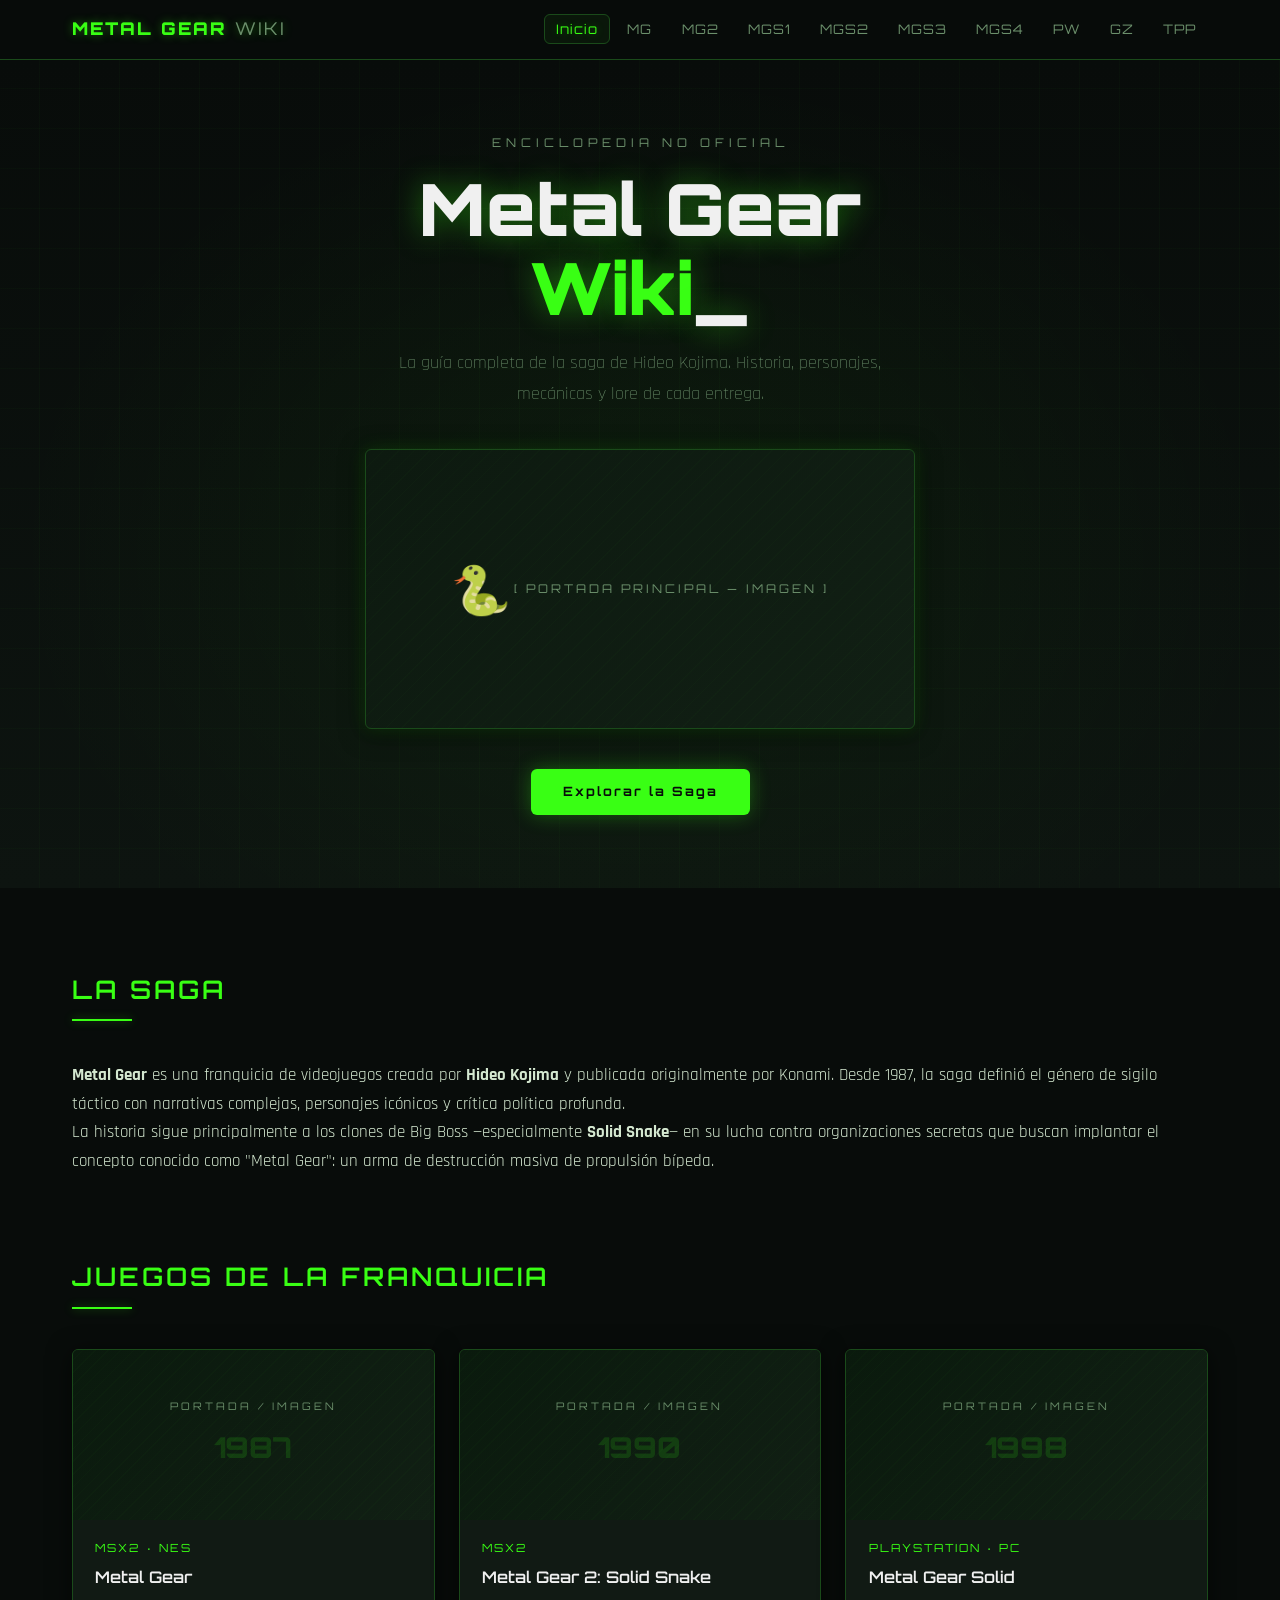
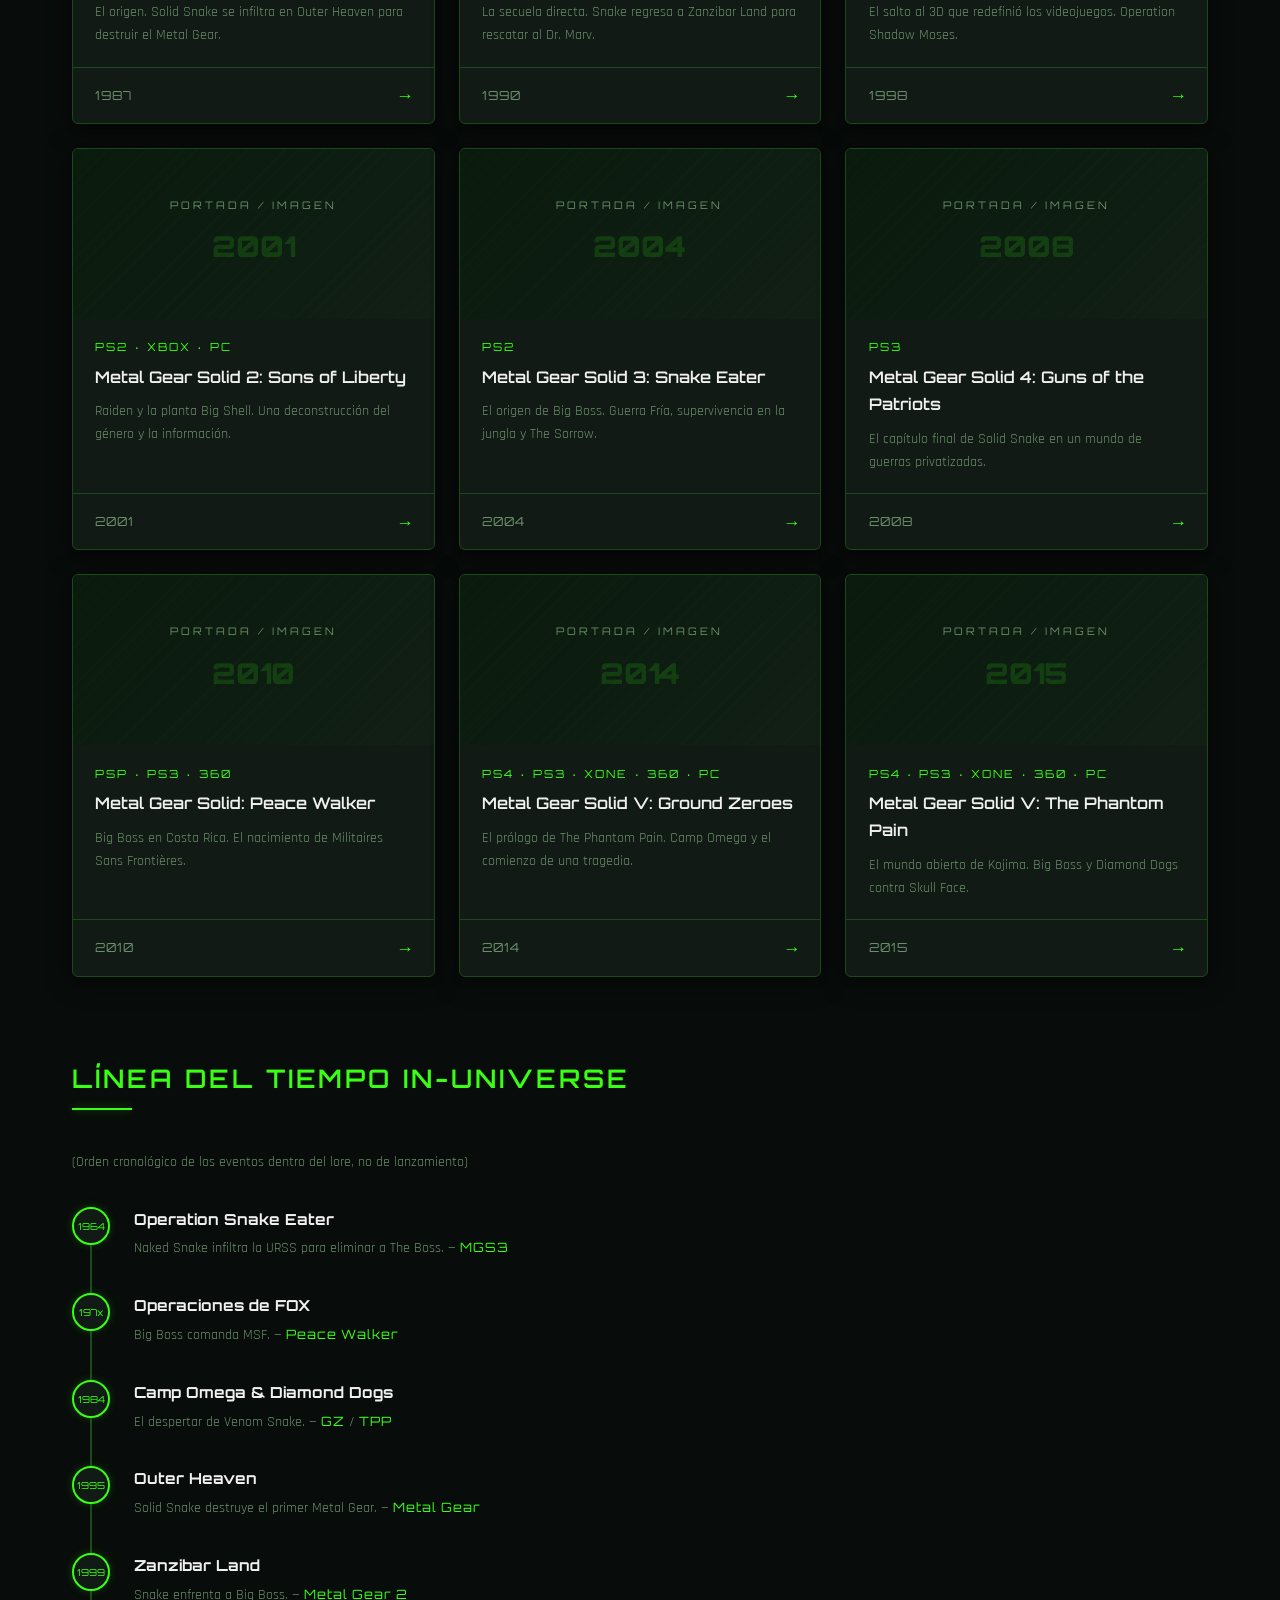
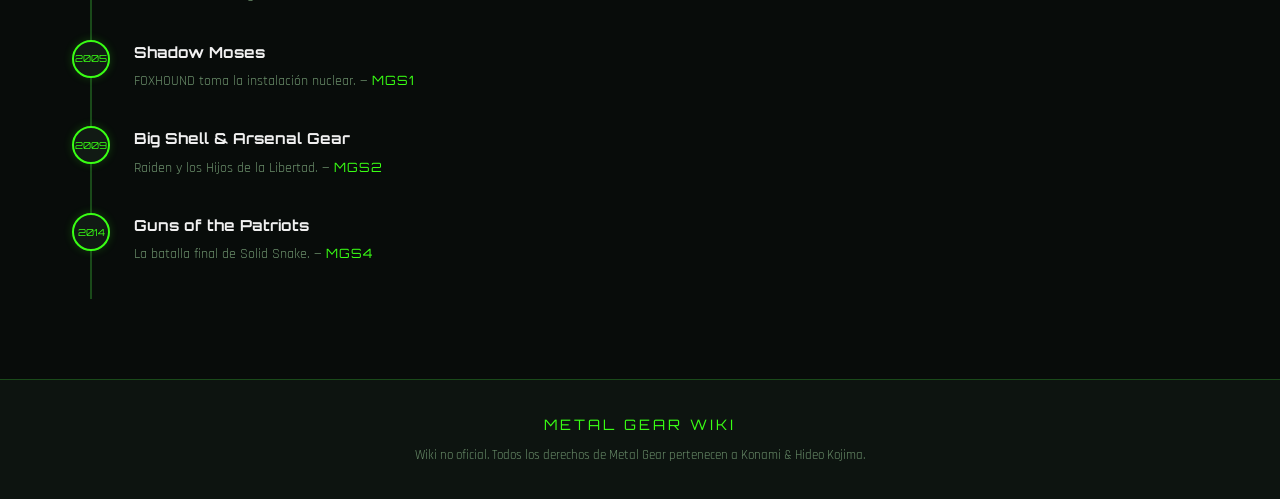
==== index.html @ 8def18e2 "base page test" ====
<!DOCTYPE html>
<html lang="es">

<head>
    <meta charset="UTF-8">
    <meta name="viewport" content="width=device-width, initial-scale=1.0">
    <meta name="description"
        content="Wiki y guía completa de la saga Metal Gear Solid — historia, personajes, gameplay y más.">
    <title>Metal Gear Wiki</title>
    <link rel="stylesheet" href="css/styles.css">
    <style>
        /* Fade-in animation */
        .fade-in {
            opacity: 0;
            transform: translateY(20px);
            transition: opacity 0.6s ease, transform 0.6s ease;
        }

        .fade-in.visible {
            opacity: 1;
            transform: translateY(0);
        }

        .cursor-blink {
            animation: blink 1s step-end infinite;
        }

        @keyframes blink {
            50% {
                opacity: 0;
            }
        }

        /* Timeline */
        .timeline {
            display: flex;
            flex-direction: column;
            gap: 0;
            margin-top: 2rem;
            position: relative;
        }

        .timeline::before {
            content: '';
            position: absolute;
            left: 18px;
            top: 0;
            bottom: 0;
            width: 2px;
            background: var(--border-green);
        }

        .tl-item {
            display: flex;
            gap: 1.5rem;
            align-items: flex-start;
            padding: 0 0 2rem 0;
        }

        .tl-dot {
            width: 38px;
            height: 38px;
            border-radius: 50%;
            background: var(--bg-card);
            border: 2px solid var(--accent-green);
            display: flex;
            align-items: center;
            justify-content: center;
            font-family: var(--font-title);
            font-size: 0.6rem;
            color: var(--accent-green);
            flex-shrink: 0;
            z-index: 1;
            box-shadow: 0 0 10px rgba(57, 255, 20, 0.2);
        }

        .tl-content h3 {
            font-family: var(--font-title);
            font-size: 0.95rem;
            color: var(--text-white);
            margin-bottom: 0.3rem;
        }

        .tl-content p {
            font-size: 0.88rem;
            color: var(--text-muted);
            margin: 0;
        }

        .tl-content a {
            color: var(--accent-green);
            text-decoration: none;
            font-size: 0.8rem;
            font-family: var(--font-title);
            letter-spacing: 1px;
        }

        .tl-content a:hover {
            text-decoration: underline;
        }
    </style>
</head>

<body>

    <!-- NAV -->
    <header>
        <div class="nav-inner">
            <a href="index.html" class="nav-logo">METAL GEAR <span>WIKI</span></a>
            <nav>
                <ul>
                    <li><a href="index.html">Inicio</a></li>
                    <li><a href="games/metal-gear.html">MG</a></li>
                    <li><a href="games/metal-gear-2.html">MG2</a></li>
                    <li><a href="games/mgs1.html">MGS1</a></li>
                    <li><a href="games/mgs2.html">MGS2</a></li>
                    <li><a href="games/mgs3.html">MGS3</a></li>
                    <li><a href="games/mgs4.html">MGS4</a></li>
                    <li><a href="games/peace-walker.html">PW</a></li>
                    <li><a href="games/ground-zeroes.html">GZ</a></li>
                    <li><a href="games/phantom-pain.html">TPP</a></li>
                </ul>
            </nav>
        </div>
    </header>

    <!-- HERO -->
    <section class="hero">
        <div class="hero-content">
            <p class="hero-eyebrow">Enciclopedia No Oficial</p>
            <h1 class="type-cursor"><span>Metal Gear</span><br>Wiki</h1>
            <p class="hero-sub">La guía completa de la saga de Hideo Kojima. Historia, personajes, mecánicas y lore de
                cada entrega.</p>
            <div class="hero-img-placeholder">
                <span style="z-index:1;font-size:3rem;">🐍</span>
                <span style="z-index:1;">[ PORTADA PRINCIPAL — IMAGEN ]</span>
            </div>
            <a href="#saga" class="btn btn-primary">Explorar la Saga</a>
        </div>
    </section>

    <!-- SOBRE LA SAGA -->
    <div class="section" id="saga">
        <h2 class="section-title">La Saga</h2>
        <div class="section-divider"></div>
        <p>
            <strong>Metal Gear</strong> es una franquicia de videojuegos creada por <strong>Hideo Kojima</strong> y
            publicada originalmente por Konami. Desde 1987, la saga definió el género de sigilo táctico con narrativas
            complejas, personajes icónicos y crítica política profunda.
        </p>
        <p>
            La historia sigue principalmente a los clones de Big Boss —especialmente <strong>Solid Snake</strong>— en su
            lucha contra organizaciones secretas que buscan implantar el concepto conocido como "Metal Gear": un arma de
            destrucción masiva de propulsión bípeda.
        </p>
    </div>

    <!-- JUEGOS GRID -->
    <div class="section" style="padding-top:0">
        <h2 class="section-title">Juegos de la Franquicia</h2>
        <div class="section-divider"></div>
        <div class="games-grid">

            <!-- MG1 -->
            <a href="games/metal-gear.html" class="game-card">
                <div class="card-cover">
                    <span class="card-cover-label">PORTADA / IMAGEN</span>
                    <span class="card-year">1987</span>
                </div>
                <div class="card-body">
                    <span class="card-tag">MSX2 · NES</span>
                    <div class="card-title">Metal Gear</div>
                    <p class="card-desc">El origen. Solid Snake se infiltra en Outer Heaven para destruir el Metal Gear.
                    </p>
                </div>
                <div class="card-footer">
                    <span>1987</span><span class="card-arrow">→</span>
                </div>
            </a>

            <!-- MG2 -->
            <a href="games/metal-gear-2.html" class="game-card">
                <div class="card-cover">
                    <span class="card-cover-label">PORTADA / IMAGEN</span>
                    <span class="card-year">1990</span>
                </div>
                <div class="card-body">
                    <span class="card-tag">MSX2</span>
                    <div class="card-title">Metal Gear 2: Solid Snake</div>
                    <p class="card-desc">La secuela directa. Snake regresa a Zanzibar Land para rescatar al Dr. Marv.
                    </p>
                </div>
                <div class="card-footer">
                    <span>1990</span><span class="card-arrow">→</span>
                </div>
            </a>

            <!-- MGS -->
            <a href="games/mgs1.html" class="game-card">
                <div class="card-cover">
                    <span class="card-cover-label">PORTADA / IMAGEN</span>
                    <span class="card-year">1998</span>
                </div>
                <div class="card-body">
                    <span class="card-tag">PlayStation · PC</span>
                    <div class="card-title">Metal Gear Solid</div>
                    <p class="card-desc">El salto al 3D que redefinió los videojuegos. Operation Shadow Moses.</p>
                </div>
                <div class="card-footer">
                    <span>1998</span><span class="card-arrow">→</span>
                </div>
            </a>

            <!-- MGS2 -->
            <a href="games/mgs2.html" class="game-card">
                <div class="card-cover">
                    <span class="card-cover-label">PORTADA / IMAGEN</span>
                    <span class="card-year">2001</span>
                </div>
                <div class="card-body">
                    <span class="card-tag">PS2 · Xbox · PC</span>
                    <div class="card-title">Metal Gear Solid 2: Sons of Liberty</div>
                    <p class="card-desc">Raiden y la planta Big Shell. Una deconstrucción del género y la información.
                    </p>
                </div>
                <div class="card-footer">
                    <span>2001</span><span class="card-arrow">→</span>
                </div>
            </a>

            <!-- MGS3 -->
            <a href="games/mgs3.html" class="game-card">
                <div class="card-cover">
                    <span class="card-cover-label">PORTADA / IMAGEN</span>
                    <span class="card-year">2004</span>
                </div>
                <div class="card-body">
                    <span class="card-tag">PS2</span>
                    <div class="card-title">Metal Gear Solid 3: Snake Eater</div>
                    <p class="card-desc">El origen de Big Boss. Guerra Fría, supervivencia en la jungla y The Sorrow.
                    </p>
                </div>
                <div class="card-footer">
                    <span>2004</span><span class="card-arrow">→</span>
                </div>
            </a>

            <!-- MGS4 -->
            <a href="games/mgs4.html" class="game-card">
                <div class="card-cover">
                    <span class="card-cover-label">PORTADA / IMAGEN</span>
                    <span class="card-year">2008</span>
                </div>
                <div class="card-body">
                    <span class="card-tag">PS3</span>
                    <div class="card-title">Metal Gear Solid 4: Guns of the Patriots</div>
                    <p class="card-desc">El capítulo final de Solid Snake en un mundo de guerras privatizadas.</p>
                </div>
                <div class="card-footer">
                    <span>2008</span><span class="card-arrow">→</span>
                </div>
            </a>

            <!-- Peace Walker -->
            <a href="games/peace-walker.html" class="game-card">
                <div class="card-cover">
                    <span class="card-cover-label">PORTADA / IMAGEN</span>
                    <span class="card-year">2010</span>
                </div>
                <div class="card-body">
                    <span class="card-tag">PSP · PS3 · 360</span>
                    <div class="card-title">Metal Gear Solid: Peace Walker</div>
                    <p class="card-desc">Big Boss en Costa Rica. El nacimiento de Militaires Sans Frontières.</p>
                </div>
                <div class="card-footer">
                    <span>2010</span><span class="card-arrow">→</span>
                </div>
            </a>

            <!-- Ground Zeroes -->
            <a href="games/ground-zeroes.html" class="game-card">
                <div class="card-cover">
                    <span class="card-cover-label">PORTADA / IMAGEN</span>
                    <span class="card-year">2014</span>
                </div>
                <div class="card-body">
                    <span class="card-tag">PS4 · PS3 · XOne · 360 · PC</span>
                    <div class="card-title">Metal Gear Solid V: Ground Zeroes</div>
                    <p class="card-desc">El prólogo de The Phantom Pain. Camp Omega y el comienzo de una tragedia.</p>
                </div>
                <div class="card-footer">
                    <span>2014</span><span class="card-arrow">→</span>
                </div>
            </a>

            <!-- Phantom Pain -->
            <a href="games/phantom-pain.html" class="game-card">
                <div class="card-cover">
                    <span class="card-cover-label">PORTADA / IMAGEN</span>
                    <span class="card-year">2015</span>
                </div>
                <div class="card-body">
                    <span class="card-tag">PS4 · PS3 · XOne · 360 · PC</span>
                    <div class="card-title">Metal Gear Solid V: The Phantom Pain</div>
                    <p class="card-desc">El mundo abierto de Kojima. Big Boss y Diamond Dogs contra Skull Face.</p>
                </div>
                <div class="card-footer">
                    <span>2015</span><span class="card-arrow">→</span>
                </div>
            </a>

        </div>
    </div>

    <!-- TIMELINE -->
    <div class="section" style="padding-top:0">
        <h2 class="section-title">Línea del Tiempo In-Universe</h2>
        <div class="section-divider"></div>
        <p style="color:var(--text-muted);font-size:.9rem;margin-bottom:.5rem;">(Orden cronológico de los eventos dentro
            del lore, no de lanzamiento)</p>
        <div class="timeline">
            <div class="tl-item">
                <div class="tl-dot">1964</div>
                <div class="tl-content">
                    <h3>Operation Snake Eater</h3>
                    <p>Naked Snake infiltra la URSS para eliminar a The Boss. — <a href="games/mgs3.html">MGS3</a></p>
                </div>
            </div>
            <div class="tl-item">
                <div class="tl-dot">197x</div>
                <div class="tl-content">
                    <h3>Operaciones de FOX</h3>
                    <p>Big Boss comanda MSF. — <a href="games/peace-walker.html">Peace Walker</a></p>
                </div>
            </div>
            <div class="tl-item">
                <div class="tl-dot">1984</div>
                <div class="tl-content">
                    <h3>Camp Omega & Diamond Dogs</h3>
                    <p>El despertar de Venom Snake. — <a href="games/ground-zeroes.html">GZ</a> / <a
                            href="games/phantom-pain.html">TPP</a></p>
                </div>
            </div>
            <div class="tl-item">
                <div class="tl-dot">1995</div>
                <div class="tl-content">
                    <h3>Outer Heaven</h3>
                    <p>Solid Snake destruye el primer Metal Gear. — <a href="games/metal-gear.html">Metal Gear</a></p>
                </div>
            </div>
            <div class="tl-item">
                <div class="tl-dot">1999</div>
                <div class="tl-content">
                    <h3>Zanzibar Land</h3>
                    <p>Snake enfrenta a Big Boss. — <a href="games/metal-gear-2.html">Metal Gear 2</a></p>
                </div>
            </div>
            <div class="tl-item">
                <div class="tl-dot">2005</div>
                <div class="tl-content">
                    <h3>Shadow Moses</h3>
                    <p>FOXHOUND toma la instalación nuclear. — <a href="games/mgs1.html">MGS1</a></p>
                </div>
            </div>
            <div class="tl-item">
                <div class="tl-dot">2009</div>
                <div class="tl-content">
                    <h3>Big Shell & Arsenal Gear</h3>
                    <p>Raiden y los Hijos de la Libertad. — <a href="games/mgs2.html">MGS2</a></p>
                </div>
            </div>
            <div class="tl-item">
                <div class="tl-dot">2014</div>
                <div class="tl-content">
                    <h3>Guns of the Patriots</h3>
                    <p>La batalla final de Solid Snake. — <a href="games/mgs4.html">MGS4</a></p>
                </div>
            </div>
        </div>
    </div>

    <!-- FOOTER -->
    <footer>
        <div class="footer-logo">METAL GEAR WIKI</div>
        <p class="footer-text">Wiki no oficial. Todos los derechos de Metal Gear pertenecen a Konami &amp; Hideo Kojima.
        </p>
    </footer>

    <script src="js/main.js"></script>
</body>

</html>
---- css/styles.css ----
/* =====================
   Google Fonts
===================== */
@import url('https://fonts.googleapis.com/css2?family=Orbitron:wght@400;600;900&family=Rajdhani:wght@300;400;600&display=swap');

/* =====================
   Reset & Variables
===================== */
*,
*::before,
*::after {
  box-sizing: border-box;
  margin: 0;
  padding: 0;
}

:root {
  --bg-deep: #080c0a;
  --bg-dark: #0d1410;
  --bg-card: #111a14;
  --bg-card-hover: #162019;
  --border-green: #1a4a1a;
  --accent-green: #39ff14;
  --accent-dim: #1e8c0a;
  --accent-red: #c0392b;
  --text-primary: #d4e8d0;
  --text-muted: #6b8f6b;
  --text-white: #f0f0f0;
  --font-title: 'Orbitron', monospace;
  --font-body: 'Rajdhani', sans-serif;
  --shadow-green: 0 0 18px rgba(57, 255, 20, 0.15);
  --shadow-card: 0 4px 24px rgba(0, 0, 0, 0.6);
  --radius: 6px;
  --transition: 0.3s ease;
}

html {
  scroll-behavior: smooth;
}

body {
  font-family: var(--font-body);
  background-color: var(--bg-deep);
  color: var(--text-primary);
  min-height: 100vh;
  display: flex;
  flex-direction: column;
  font-size: 1.05rem;
  line-height: 1.7;
}

/* =====================
   Scrollbar
===================== */
::-webkit-scrollbar {
  width: 8px;
}

::-webkit-scrollbar-track {
  background: var(--bg-dark);
}

::-webkit-scrollbar-thumb {
  background: var(--border-green);
  border-radius: 4px;
}

::-webkit-scrollbar-thumb:hover {
  background: var(--accent-dim);
}

/* =====================
   Header / Nav
===================== */
header {
  background: rgba(8, 12, 10, 0.95);
  border-bottom: 1px solid var(--border-green);
  position: sticky;
  top: 0;
  z-index: 100;
  backdrop-filter: blur(8px);
}

.nav-inner {
  max-width: 1200px;
  margin: 0 auto;
  padding: 0.9rem 2rem;
  display: flex;
  align-items: center;
  justify-content: space-between;
  gap: 1rem;
}

.nav-logo {
  font-family: var(--font-title);
  font-size: 1.1rem;
  font-weight: 900;
  color: var(--accent-green);
  text-decoration: none;
  letter-spacing: 2px;
  text-shadow: 0 0 10px rgba(57, 255, 20, 0.4);
  white-space: nowrap;
}

.nav-logo span {
  color: var(--text-muted);
  font-weight: 400;
}

nav ul {
  list-style: none;
  display: flex;
  flex-wrap: wrap;
  gap: 0.3rem;
}

nav ul li a {
  color: var(--text-muted);
  text-decoration: none;
  font-size: 0.82rem;
  font-family: var(--font-title);
  letter-spacing: 1px;
  padding: 0.35rem 0.7rem;
  border: 1px solid transparent;
  border-radius: var(--radius);
  transition: var(--transition);
}

nav ul li a:hover,
nav ul li a.active {
  color: var(--accent-green);
  border-color: var(--border-green);
  background: rgba(57, 255, 20, 0.05);
  text-shadow: 0 0 8px rgba(57, 255, 20, 0.3);
}

/* =====================
   Hero (index)
===================== */
.hero {
  position: relative;
  min-height: 92vh;
  display: flex;
  align-items: center;
  justify-content: center;
  text-align: center;
  overflow: hidden;
  padding: 3rem 2rem;
  background:
    radial-gradient(ellipse at 50% 60%, rgba(57, 255, 20, 0.05) 0%, transparent 70%),
    linear-gradient(180deg, #080c0a 0%, #0d1410 100%);
}

.hero::before {
  content: '';
  position: absolute;
  inset: 0;
  background-image:
    repeating-linear-gradient(0deg, transparent, transparent 39px, rgba(57, 255, 20, 0.04) 40px),
    repeating-linear-gradient(90deg, transparent, transparent 39px, rgba(57, 255, 20, 0.04) 40px);
  pointer-events: none;
}

.hero-content {
  position: relative;
  z-index: 1;
  max-width: 800px;
}

.hero-eyebrow {
  font-family: var(--font-title);
  font-size: 0.75rem;
  letter-spacing: 5px;
  color: var(--text-muted);
  margin-bottom: 1rem;
  text-transform: uppercase;
}

.hero h1 {
  font-family: var(--font-title);
  font-size: clamp(2.2rem, 6vw, 4.5rem);
  font-weight: 900;
  color: var(--accent-green);
  text-shadow: 0 0 30px rgba(57, 255, 20, 0.4);
  line-height: 1.1;
  margin-bottom: 0.5rem;
}

.hero h1 span {
  color: var(--text-white);
}

.hero-sub {
  font-size: 1.15rem;
  color: var(--text-muted);
  max-width: 550px;
  margin: 1.2rem auto 2.5rem;
  font-weight: 300;
}

.hero-img-placeholder {
  width: 100%;
  max-width: 700px;
  height: 280px;
  border: 1px solid var(--border-green);
  border-radius: var(--radius);
  background:
    linear-gradient(135deg, #0d1a10 0%, #111f14 100%);
  display: flex;
  align-items: center;
  justify-content: center;
  color: var(--text-muted);
  font-family: var(--font-title);
  font-size: 0.75rem;
  letter-spacing: 3px;
  margin: 0 auto 2.5rem;
  box-shadow: var(--shadow-green), var(--shadow-card);
  position: relative;
  overflow: hidden;
}

.hero-img-placeholder::after {
  content: '';
  position: absolute;
  inset: 0;
  background: repeating-linear-gradient(-45deg, transparent, transparent 10px,
      rgba(57, 255, 20, 0.015) 10px, rgba(57, 255, 20, 0.015) 11px);
}

/* =====================
   Buttons
===================== */
.btn {
  display: inline-block;
  padding: 0.75rem 2rem;
  font-family: var(--font-title);
  font-size: 0.8rem;
  letter-spacing: 2px;
  text-decoration: none;
  border-radius: var(--radius);
  transition: var(--transition);
  cursor: pointer;
  border: none;
}

.btn-primary {
  background: var(--accent-green);
  color: var(--bg-deep);
  font-weight: 700;
  box-shadow: 0 0 20px rgba(57, 255, 20, 0.3);
}

.btn-primary:hover {
  background: #fff;
  box-shadow: 0 0 30px rgba(57, 255, 20, 0.5);
}

.btn-outline {
  background: transparent;
  color: var(--accent-green);
  border: 1px solid var(--border-green);
}

.btn-outline:hover {
  background: rgba(57, 255, 20, 0.08);
  border-color: var(--accent-green);
}

/* =====================
   Section base
===================== */
.section {
  padding: 5rem 2rem;
  max-width: 1200px;
  margin: 0 auto;
  width: 100%;
}

.section-title {
  font-family: var(--font-title);
  font-size: 1.6rem;
  font-weight: 600;
  color: var(--accent-green);
  letter-spacing: 3px;
  margin-bottom: 0.5rem;
  text-transform: uppercase;
}

.section-divider {
  width: 60px;
  height: 2px;
  background: var(--accent-green);
  margin-bottom: 2.5rem;
  box-shadow: 0 0 10px rgba(57, 255, 20, 0.4);
}

/* =====================
   Game Cards Grid (index)
===================== */
.games-grid {
  display: grid;
  grid-template-columns: repeat(auto-fill, minmax(300px, 1fr));
  gap: 1.5rem;
}

.game-card {
  background: var(--bg-card);
  border: 1px solid var(--border-green);
  border-radius: var(--radius);
  overflow: hidden;
  text-decoration: none;
  transition: var(--transition);
  display: flex;
  flex-direction: column;
  box-shadow: var(--shadow-card);
  position: relative;
}

.game-card:hover {
  border-color: var(--accent-green);
  background: var(--bg-card-hover);
  transform: translateY(-4px);
  box-shadow: var(--shadow-green), var(--shadow-card);
}

.card-cover {
  width: 100%;
  height: 170px;
  background: linear-gradient(135deg, #0a1a0d 0%, #111f14 100%);
  display: flex;
  align-items: center;
  justify-content: center;
  flex-direction: column;
  gap: 0.5rem;
  position: relative;
  overflow: hidden;
}

.card-cover::after {
  content: '';
  position: absolute;
  inset: 0;
  background: repeating-linear-gradient(-45deg, transparent, transparent 8px,
      rgba(57, 255, 20, 0.02) 8px, rgba(57, 255, 20, 0.02) 9px);
}

.card-cover img {
  width: 100%;
  height: 100%;
  object-fit: cover;
  opacity: 0.85;
}

.card-cover-label {
  font-family: var(--font-title);
  font-size: 0.65rem;
  letter-spacing: 3px;
  color: var(--text-muted);
  z-index: 1;
}

.card-year {
  font-family: var(--font-title);
  font-size: 1.8rem;
  font-weight: 900;
  color: rgba(57, 255, 20, 0.15);
  z-index: 1;
}

.card-body {
  padding: 1.2rem 1.4rem;
  flex: 1;
}

.card-tag {
  font-size: 0.7rem;
  font-family: var(--font-title);
  letter-spacing: 2px;
  color: var(--accent-green);
  text-transform: uppercase;
  margin-bottom: 0.4rem;
  display: block;
}

.card-title {
  font-family: var(--font-title);
  font-size: 1rem;
  color: var(--text-white);
  font-weight: 600;
  margin-bottom: 0.6rem;
}

.card-desc {
  font-size: 0.9rem;
  color: var(--text-muted);
  line-height: 1.6;
}

.card-footer {
  padding: 0.8rem 1.4rem;
  border-top: 1px solid var(--border-green);
  display: flex;
  align-items: center;
  justify-content: space-between;
  font-size: 0.78rem;
  color: var(--text-muted);
  font-family: var(--font-title);
  letter-spacing: 1px;
}

.card-arrow {
  color: var(--accent-green);
  font-size: 1.1rem;
}

/* =====================
   Game Page — Hero
===================== */
.game-hero {
  padding: 4rem 2rem 3rem;
  max-width: 1200px;
  margin: 0 auto;
  display: grid;
  grid-template-columns: 1fr 1.6fr;
  gap: 3rem;
  align-items: start;
}

.game-cover-wrap {
  position: sticky;
  top: 80px;
}

.game-cover-img {
  width: 100%;
  aspect-ratio: 3/4;
  border: 1px solid var(--border-green);
  border-radius: var(--radius);
  background: linear-gradient(135deg, #0a1a0d, #111f14);
  display: flex;
  align-items: center;
  justify-content: center;
  flex-direction: column;
  gap: 0.8rem;
  box-shadow: var(--shadow-green), var(--shadow-card);
  overflow: hidden;
  position: relative;
}

.game-cover-img img {
  width: 100%;
  height: 100%;
  object-fit: cover;
}

.game-cover-img .placeholder-label {
  font-family: var(--font-title);
  font-size: 0.7rem;
  letter-spacing: 3px;
  color: var(--text-muted);
  z-index: 1;
}

.game-cover-img .placeholder-icon {
  font-size: 3rem;
  z-index: 1;
}

.game-info-sidebar {
  background: var(--bg-card);
  border: 1px solid var(--border-green);
  border-radius: var(--radius);
  padding: 1.2rem;
  margin-top: 1.5rem;
  font-size: 0.88rem;
}

.game-info-sidebar table {
  width: 100%;
  border-collapse: collapse;
}

.game-info-sidebar td {
  padding: 0.45rem 0;
  border-bottom: 1px solid rgba(26, 74, 26, 0.4);
  vertical-align: top;
}

.game-info-sidebar td:first-child {
  font-family: var(--font-title);
  font-size: 0.72rem;
  letter-spacing: 1px;
  color: var(--accent-green);
  white-space: nowrap;
  padding-right: 1rem;
  width: 40%;
}

.game-info-sidebar td:last-child {
  color: var(--text-primary);
}

.game-meta h1 {
  font-family: var(--font-title);
  font-size: clamp(1.5rem, 3vw, 2.5rem);
  font-weight: 900;
  color: var(--accent-green);
  text-shadow: 0 0 20px rgba(57, 255, 20, 0.3);
  line-height: 1.1;
  margin-bottom: 0.3rem;
}

.game-meta .subtitle {
  font-family: var(--font-title);
  font-size: 0.8rem;
  letter-spacing: 3px;
  color: var(--text-muted);
  margin-bottom: 1.5rem;
}

.game-meta .tagline {
  font-size: 1.1rem;
  color: var(--text-primary);
  font-style: italic;
  border-left: 3px solid var(--accent-green);
  padding-left: 1rem;
  margin-bottom: 1.5rem;
}

.game-meta p {
  color: var(--text-primary);
  margin-bottom: 1rem;
}

/* =====================
   Content Sections
===================== */
.content-section {
  padding: 3rem 2rem;
  max-width: 1200px;
  margin: 0 auto;
  border-top: 1px solid var(--border-green);
}

.content-section h2 {
  font-family: var(--font-title);
  font-size: 1.3rem;
  color: var(--accent-green);
  letter-spacing: 3px;
  margin-bottom: 0.4rem;
  text-transform: uppercase;
}

.content-section .section-bar {
  width: 40px;
  height: 2px;
  background: var(--accent-green);
  margin-bottom: 2rem;
  box-shadow: 0 0 8px rgba(57, 255, 20, 0.4);
}

.content-section p {
  margin-bottom: 1rem;
  max-width: 820px;
  color: var(--text-primary);
}

/* Characters grid */
.chars-grid {
  display: grid;
  grid-template-columns: repeat(auto-fill, minmax(200px, 1fr));
  gap: 1.2rem;
  margin-top: 1.5rem;
}

.char-card {
  background: var(--bg-card);
  border: 1px solid var(--border-green);
  border-radius: var(--radius);
  overflow: hidden;
  transition: var(--transition);
}

.char-card:hover {
  border-color: var(--accent-green);
  transform: translateY(-3px);
  box-shadow: var(--shadow-green);
}

.char-img {
  width: 100%;
  height: 140px;
  background: linear-gradient(135deg, #0a1a0d, #111f14);
  display: flex;
  align-items: center;
  justify-content: center;
  font-size: 2.5rem;
}

.char-info {
  padding: 0.8rem 1rem;
}

.char-name {
  font-family: var(--font-title);
  font-size: 0.85rem;
  color: var(--text-white);
  font-weight: 600;
  margin-bottom: 0.2rem;
}

.char-alias {
  font-size: 0.78rem;
  color: var(--accent-green);
  margin-bottom: 0.3rem;
}

.char-desc {
  font-size: 0.8rem;
  color: var(--text-muted);
  line-height: 1.5;
}

/* Screenshot / Image Gallery */
.img-gallery {
  display: grid;
  grid-template-columns: repeat(auto-fill, minmax(280px, 1fr));
  gap: 1rem;
  margin-top: 1.5rem;
}

.img-slot {
  aspect-ratio: 16/9;
  background: linear-gradient(135deg, #0a1a0d, #111f14);
  border: 1px solid var(--border-green);
  border-radius: var(--radius);
  display: flex;
  align-items: center;
  justify-content: center;
  flex-direction: column;
  gap: 0.4rem;
  color: var(--text-muted);
  font-family: var(--font-title);
  font-size: 0.65rem;
  letter-spacing: 2px;
  overflow: hidden;
  position: relative;
}

.img-slot img {
  width: 100%;
  height: 100%;
  object-fit: cover;
}

.img-slot-icon {
  font-size: 1.5rem;
}

/* Gameplay features list */
.features-list {
  display: grid;
  grid-template-columns: repeat(auto-fill, minmax(260px, 1fr));
  gap: 1rem;
  margin-top: 1.5rem;
}

.feature-item {
  background: var(--bg-card);
  border: 1px solid var(--border-green);
  border-left: 3px solid var(--accent-green);
  border-radius: var(--radius);
  padding: 1rem 1.2rem;
}

.feature-item h4 {
  font-family: var(--font-title);
  font-size: 0.82rem;
  color: var(--accent-green);
  letter-spacing: 1px;
  margin-bottom: 0.4rem;
}

.feature-item p {
  font-size: 0.88rem;
  color: var(--text-muted);
  line-height: 1.5;
  margin: 0;
}

/* Score bar */
.score-block {
  display: flex;
  align-items: center;
  gap: 1.5rem;
  flex-wrap: wrap;
  margin-top: 1.5rem;
}

.score-circle {
  width: 90px;
  height: 90px;
  border-radius: 50%;
  border: 3px solid var(--accent-green);
  display: flex;
  align-items: center;
  justify-content: center;
  flex-direction: column;
  box-shadow: 0 0 20px rgba(57, 255, 20, 0.25);
}

.score-number {
  font-family: var(--font-title);
  font-size: 1.6rem;
  font-weight: 900;
  color: var(--accent-green);
}

.score-label {
  font-size: 0.6rem;
  color: var(--text-muted);
  font-family: var(--font-title);
  letter-spacing: 1px;
}

.score-text {
  flex: 1;
  min-width: 200px;
}

.score-text p {
  font-size: 0.92rem;
  color: var(--text-muted);
  margin: 0;
}

/* =====================
   Breadcrumb
===================== */
.breadcrumb {
  max-width: 1200px;
  margin: 0 auto;
  padding: 1rem 2rem 0;
  display: flex;
  align-items: center;
  gap: 0.5rem;
  font-family: var(--font-title);
  font-size: 0.72rem;
  letter-spacing: 1px;
  color: var(--text-muted);
}

.breadcrumb a {
  color: var(--text-muted);
  text-decoration: none;
  transition: color var(--transition);
}

.breadcrumb a:hover {
  color: var(--accent-green);
}

.breadcrumb .sep {
  color: var(--border-green);
}

/* =====================
   Footer
===================== */
footer {
  margin-top: auto;
  background: var(--bg-dark);
  border-top: 1px solid var(--border-green);
  padding: 2rem;
  text-align: center;
}

.footer-logo {
  font-family: var(--font-title);
  font-size: 0.9rem;
  color: var(--accent-green);
  letter-spacing: 3px;
  margin-bottom: 0.5rem;
}

.footer-text {
  font-size: 0.82rem;
  color: var(--text-muted);
}

/* =====================
   Responsive
===================== */
@media (max-width: 768px) {
  .game-hero {
    grid-template-columns: 1fr;
  }

  .game-cover-wrap {
    position: static;
    max-width: 280px;
    margin: 0 auto;
  }

  nav ul {
    gap: 0.15rem;
  }

  nav ul li a {
    font-size: 0.7rem;
    padding: 0.3rem 0.45rem;
  }
}
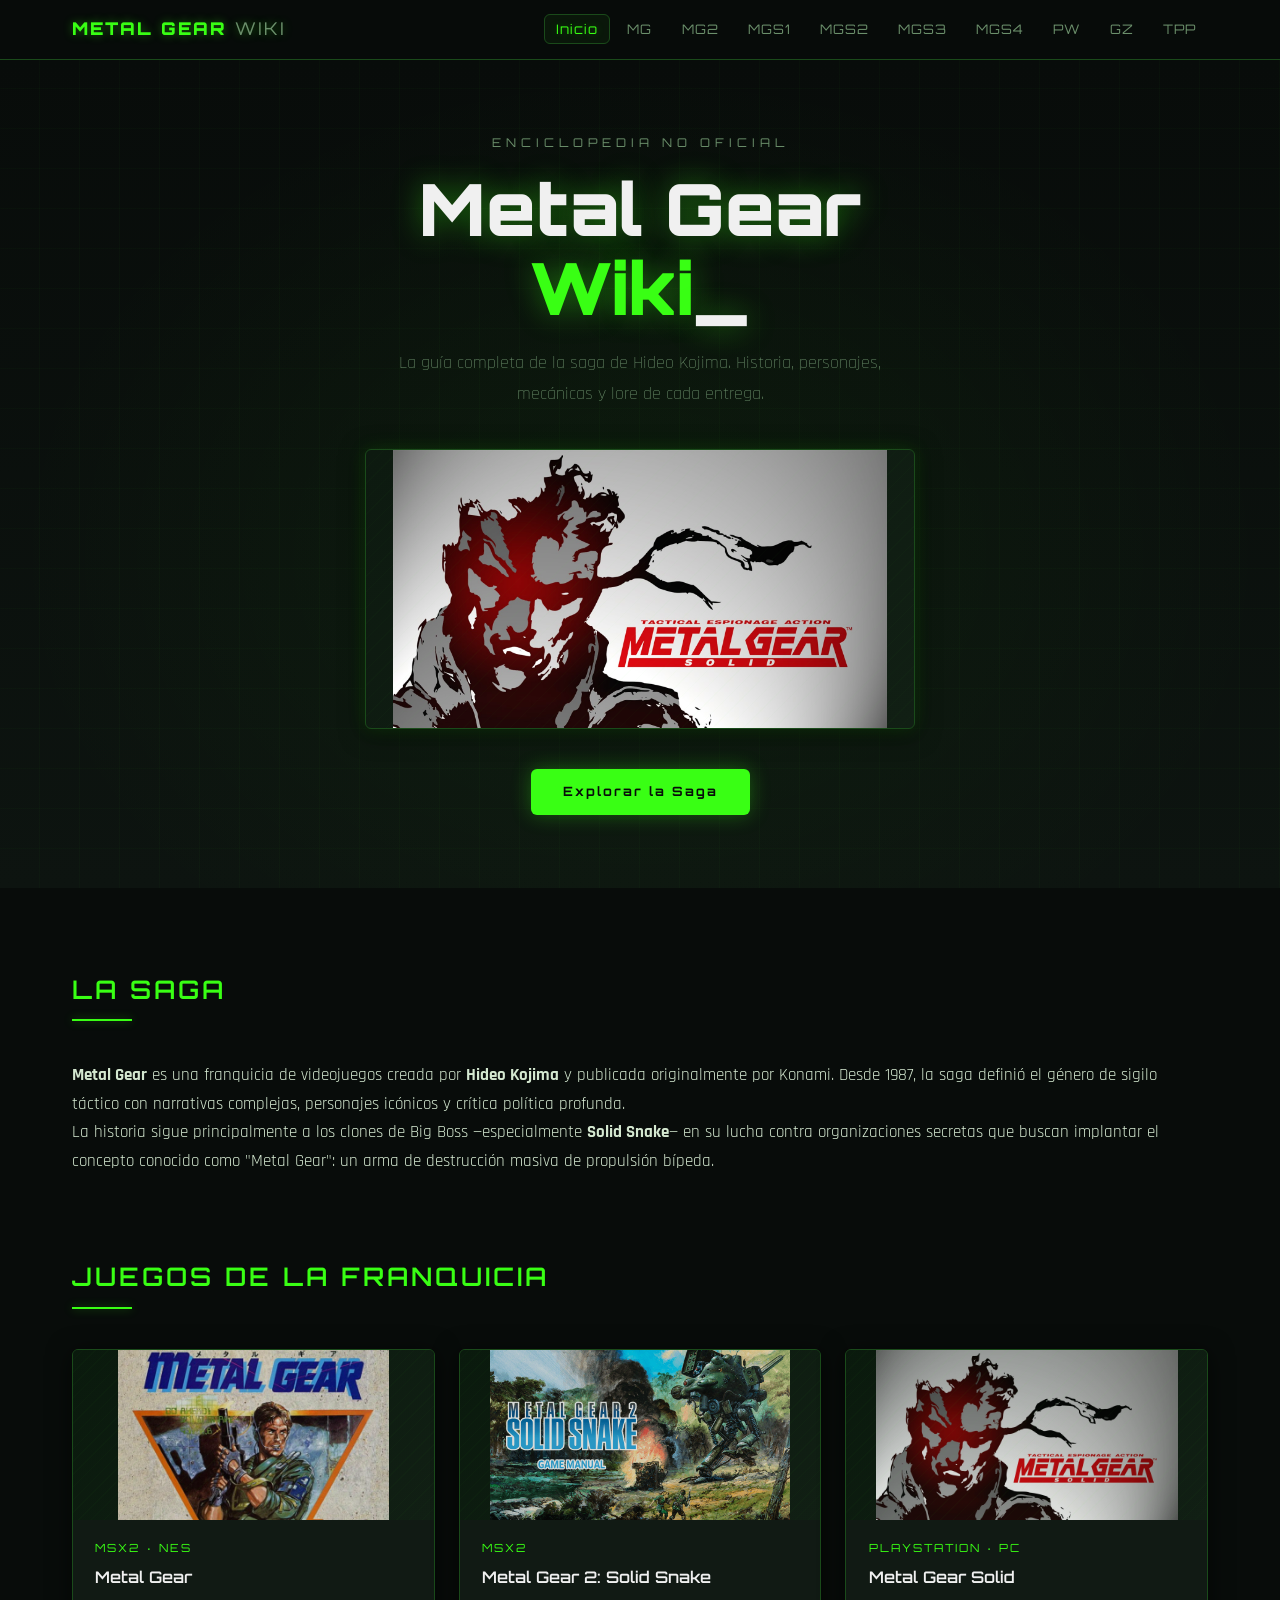
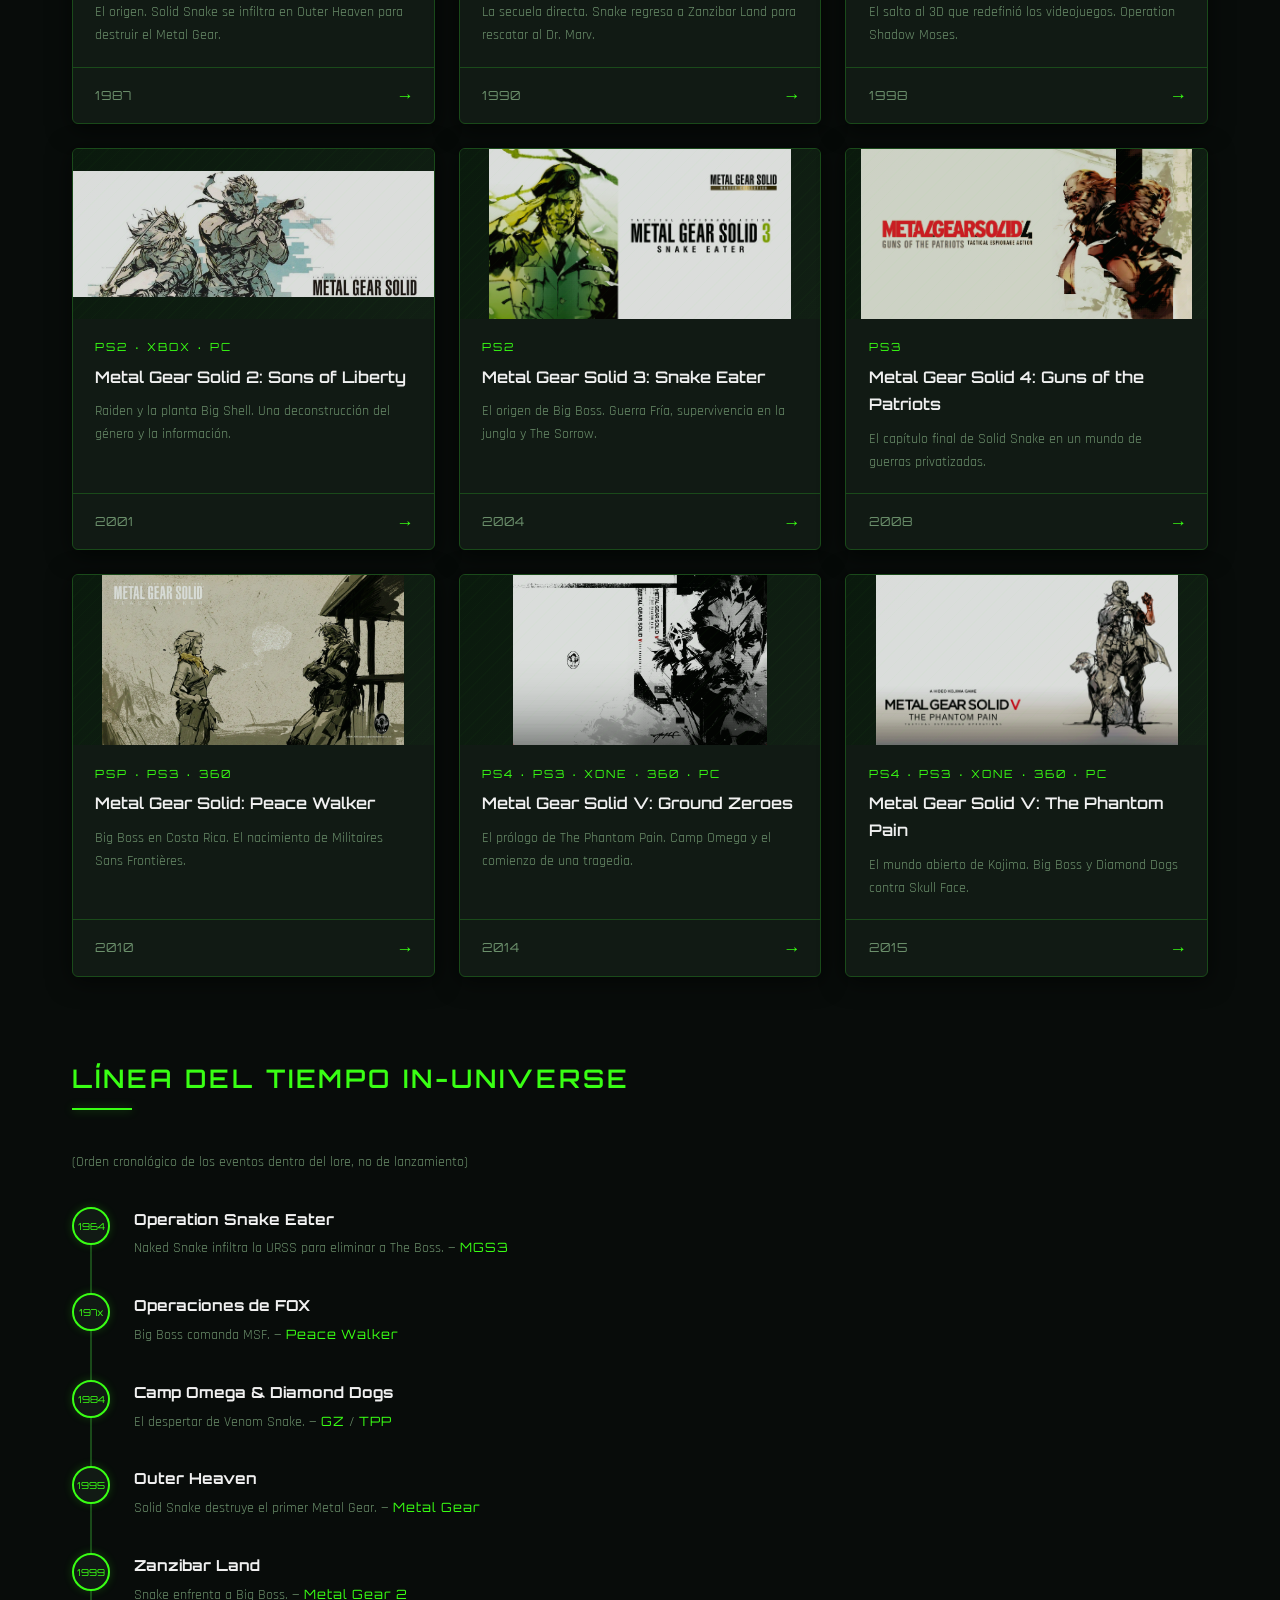
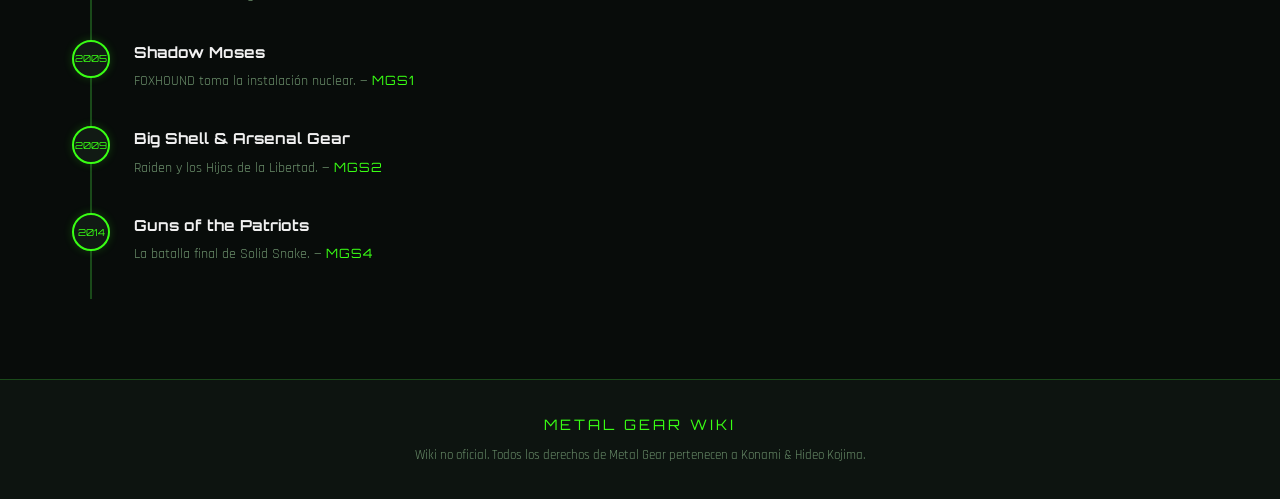
==== commit 39a64b15: "imagesssss" ====
--- a/index.html
+++ b/index.html
@@ -132,9 +132,10 @@
             <p class="hero-sub">La guía completa de la saga de Hideo Kojima. Historia, personajes, mecánicas y lore de
                 cada entrega.</p>
             <div class="hero-img-placeholder">
-                <span style="z-index:1;font-size:3rem;">🐍</span>
-                <span style="z-index:1;">[ PORTADA PRINCIPAL — IMAGEN ]</span>
-            </div>
+                <img src="img/mgsportada.jpg" alt="PORTADA PRINCIPAL"
+                    style="width:100%; height:100%; object-fit:contain;">
+            </div>
+
             <a href="#saga" class="btn btn-primary">Explorar la Saga</a>
         </div>
     </section>
@@ -164,8 +165,9 @@
             <!-- MG1 -->
             <a href="games/metal-gear.html" class="game-card">
                 <div class="card-cover">
-                    <span class="card-cover-label">PORTADA / IMAGEN</span>
-                    <span class="card-year">1987</span>
+                    <img src="img/mgmsx2portada.png" alt="PORTADA PRINCIPAL"
+                        style="width:100%; height:100%; object-fit:contain;">
+
                 </div>
                 <div class="card-body">
                     <span class="card-tag">MSX2 · NES</span>
@@ -181,8 +183,8 @@
             <!-- MG2 -->
             <a href="games/metal-gear-2.html" class="game-card">
                 <div class="card-cover">
-                    <span class="card-cover-label">PORTADA / IMAGEN</span>
-                    <span class="card-year">1990</span>
+                    <img src="img/mg2msx2portada.png" alt="PORTADA PRINCIPAL"
+                        style="width:100%; height:100%; object-fit:contain;">
                 </div>
                 <div class="card-body">
                     <span class="card-tag">MSX2</span>
@@ -198,8 +200,8 @@
             <!-- MGS -->
             <a href="games/mgs1.html" class="game-card">
                 <div class="card-cover">
-                    <span class="card-cover-label">PORTADA / IMAGEN</span>
-                    <span class="card-year">1998</span>
+                    <img src="img/mgsportada.jpg" alt="PORTADA PRINCIPAL"
+                        style="width:100%; height:100%; object-fit:contain;">
                 </div>
                 <div class="card-body">
                     <span class="card-tag">PlayStation · PC</span>
@@ -214,8 +216,8 @@
             <!-- MGS2 -->
             <a href="games/mgs2.html" class="game-card">
                 <div class="card-cover">
-                    <span class="card-cover-label">PORTADA / IMAGEN</span>
-                    <span class="card-year">2001</span>
+                    <img src="img/mgs2portada.jpg" alt="PORTADA PRINCIPAL"
+                        style="width:100%; height:100%; object-fit:contain;">
                 </div>
                 <div class="card-body">
                     <span class="card-tag">PS2 · Xbox · PC</span>
@@ -231,8 +233,8 @@
             <!-- MGS3 -->
             <a href="games/mgs3.html" class="game-card">
                 <div class="card-cover">
-                    <span class="card-cover-label">PORTADA / IMAGEN</span>
-                    <span class="card-year">2004</span>
+                    <img src="img/mgs3portada.jpg" alt="PORTADA PRINCIPAL"
+                        style="width:100%; height:100%; object-fit:contain;">
                 </div>
                 <div class="card-body">
                     <span class="card-tag">PS2</span>
@@ -248,8 +250,8 @@
             <!-- MGS4 -->
             <a href="games/mgs4.html" class="game-card">
                 <div class="card-cover">
-                    <span class="card-cover-label">PORTADA / IMAGEN</span>
-                    <span class="card-year">2008</span>
+                    <img src="img/mgs4portada.jpg" alt="PORTADA PRINCIPAL"
+                        style="width:100%; height:100%; object-fit:contain;">
                 </div>
                 <div class="card-body">
                     <span class="card-tag">PS3</span>
@@ -264,8 +266,8 @@
             <!-- Peace Walker -->
             <a href="games/peace-walker.html" class="game-card">
                 <div class="card-cover">
-                    <span class="card-cover-label">PORTADA / IMAGEN</span>
-                    <span class="card-year">2010</span>
+                    <img src="img/mgspwportada.jpg" alt="PORTADA PRINCIPAL"
+                        style="width:100%; height:100%; object-fit:contain;">
                 </div>
                 <div class="card-body">
                     <span class="card-tag">PSP · PS3 · 360</span>
@@ -280,8 +282,8 @@
             <!-- Ground Zeroes -->
             <a href="games/ground-zeroes.html" class="game-card">
                 <div class="card-cover">
-                    <span class="card-cover-label">PORTADA / IMAGEN</span>
-                    <span class="card-year">2014</span>
+                    <img src="img/mgs5gzportada.png" alt="PORTADA PRINCIPAL"
+                        style="width:100%; height:100%; object-fit:contain;">
                 </div>
                 <div class="card-body">
                     <span class="card-tag">PS4 · PS3 · XOne · 360 · PC</span>
@@ -296,8 +298,8 @@
             <!-- Phantom Pain -->
             <a href="games/phantom-pain.html" class="game-card">
                 <div class="card-cover">
-                    <span class="card-cover-label">PORTADA / IMAGEN</span>
-                    <span class="card-year">2015</span>
+                    <img src="img/mgs5ppportada.jpg" alt="PORTADA PRINCIPAL"
+                        style="width:100%; height:100%; object-fit:contain;">
                 </div>
                 <div class="card-body">
                     <span class="card-tag">PS4 · PS3 · XOne · 360 · PC</span>
